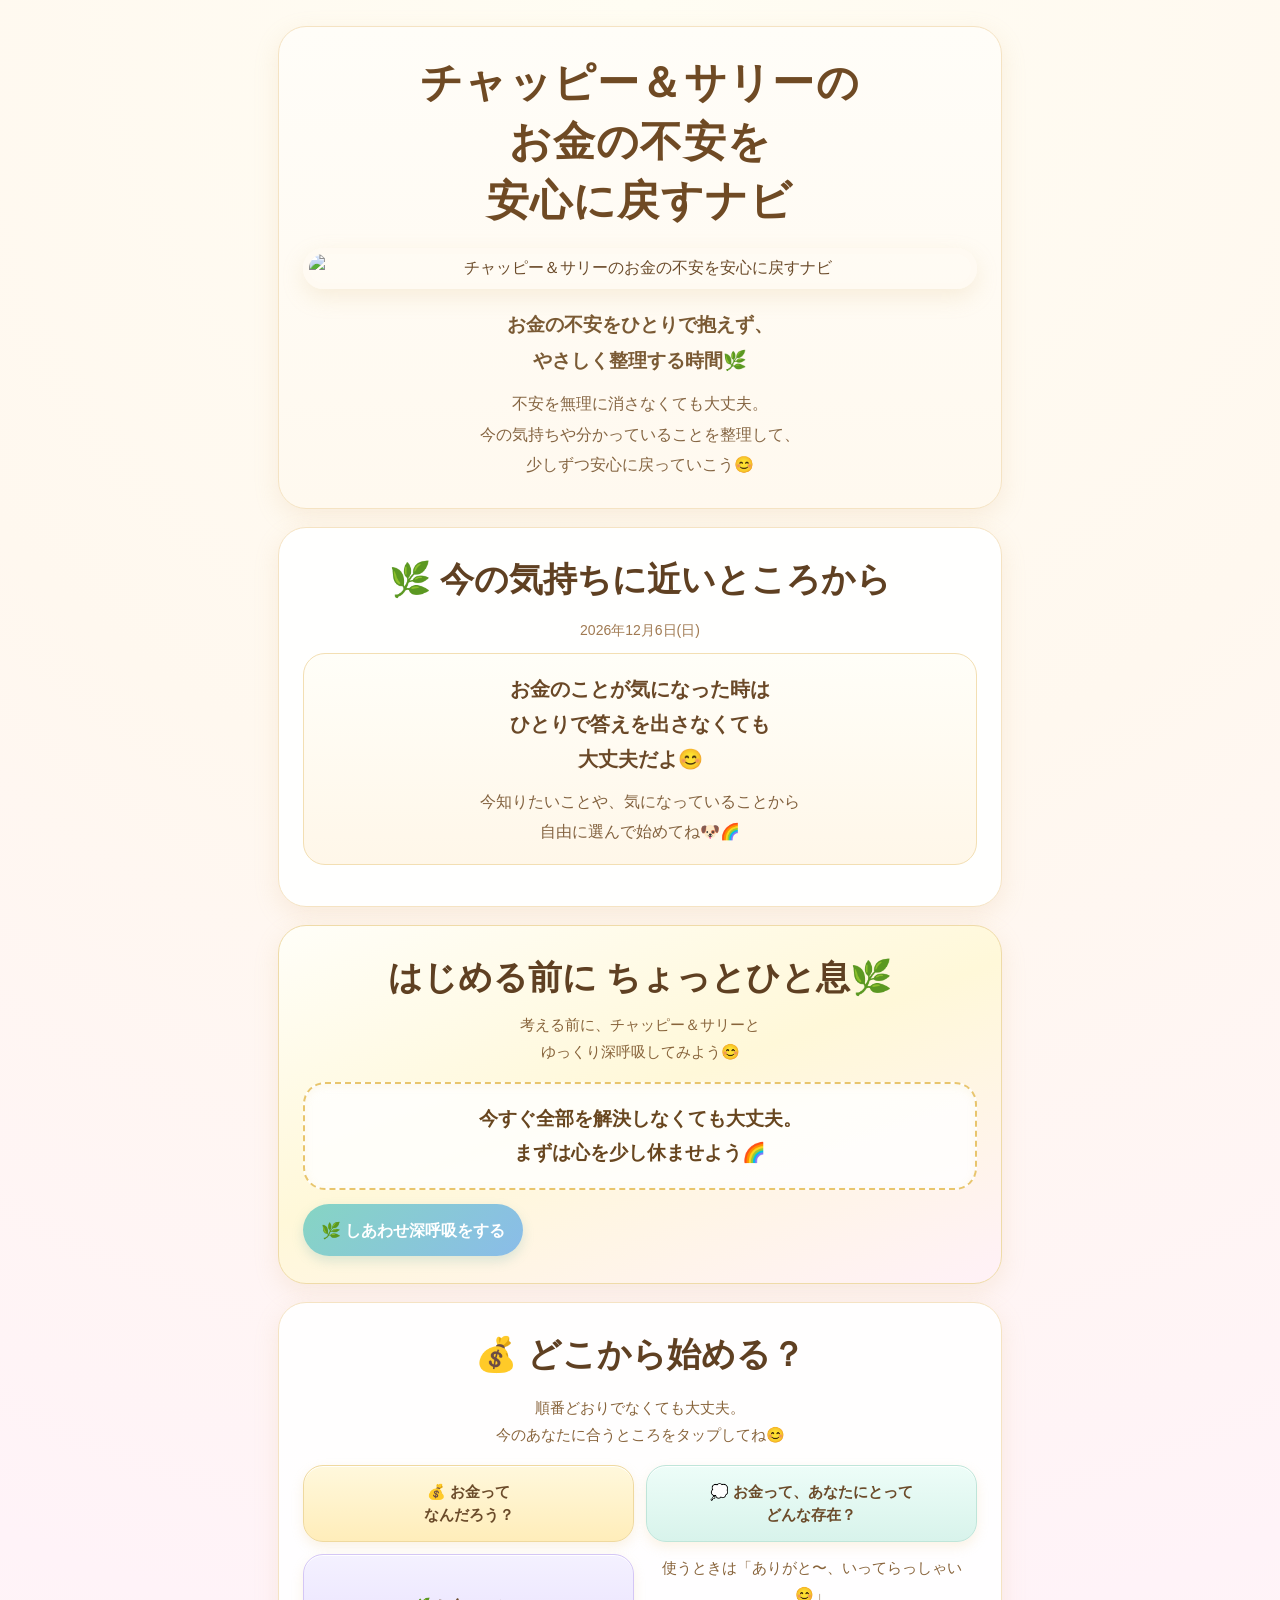
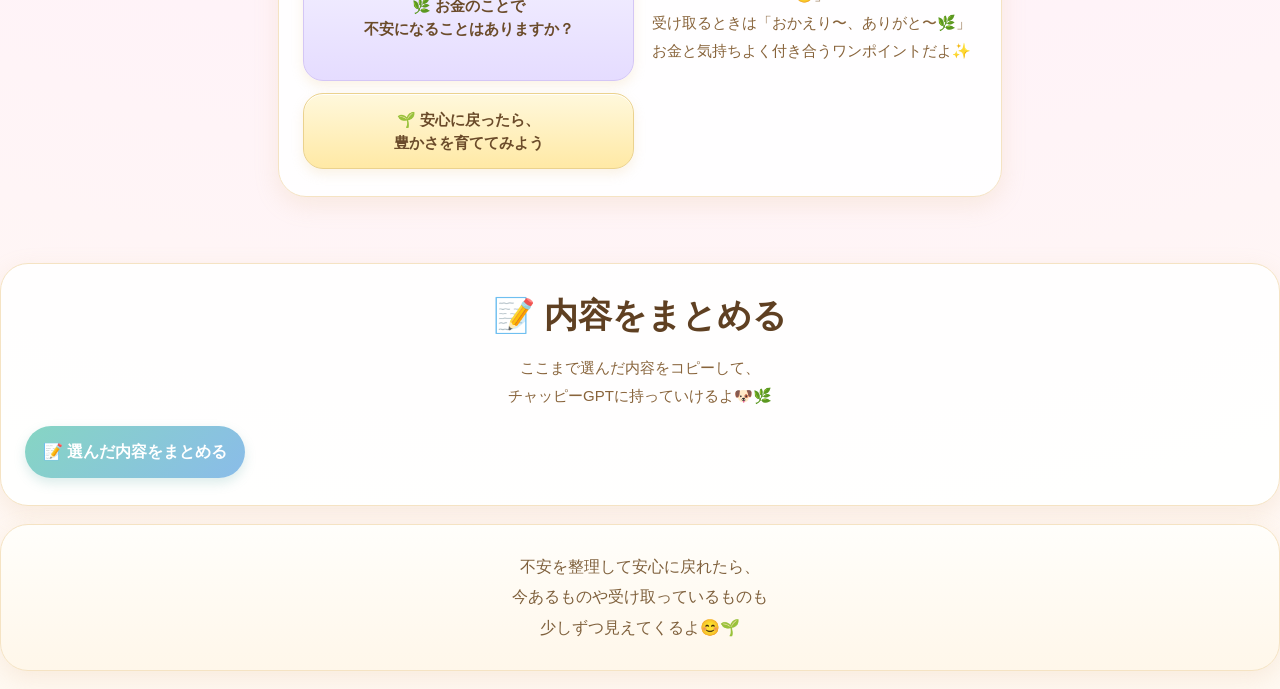
==== index.html @ 2b901ac0 "Refactor mission section in index.html Removed mission buttons and adjusted mission intro paragraph " ====
<!DOCTYPE html>
<html lang="ja">
<head>
  <meta charset="UTF-8">

  <meta
    name="viewport"
    content="width=device-width, initial-scale=1, viewport-fit=cover"
  >

  <title>
    チャッピー＆サリーのお金の不安を安心に戻すナビ
  </title>

  <meta
    name="description"
    content="お金の不安や心配をやさしく整理して安心に戻り、そのあとで今ある豊かさを育てるナビです。"
  >

  <link rel="stylesheet" href="style.css">
  <link rel="stylesheet" href="home.css">

  <script src="script.js" defer></script>
</head>

<body>

  <div class="app">

    <!-- =====================================
         表紙
    ====================================== -->
    <header class="hero-card">

      <h1>
        チャッピー＆サリーの<br>
        お金の不安を<br>
        安心に戻すナビ
      </h1>

      <img
        src="https://raw.githubusercontent.com/Chappy-Sally/chappy-sally-images/main/covers/cs_Yutakasa.png"
        alt="チャッピー＆サリーのお金の不安を安心に戻すナビ"
        class="cover-image"
      >

      <p class="lead-text">
        お金の不安をひとりで抱えず、<br>
        やさしく整理する時間🌿
      </p>

      <p class="hero-message">
        不安を無理に消さなくても大丈夫。<br>
        今の気持ちや分かっていることを整理して、<br>
        少しずつ安心に戻っていこう😊
      </p>

    </header>


    <!-- =====================================
         はじめのメッセージ
    ====================================== -->
    <section class="message-card">

      <h2>🌿 今の気持ちに近いところから</h2>

      <p
        id="todayDate"
        class="today-date"
      ></p>

      <div class="message-box">

        <p class="main-message">
          お金のことが気になった時は<br>
          ひとりで答えを出さなくても<br>
          大丈夫だよ😊
        </p>

        <p class="sub-message">
          今知りたいことや、気になっていることから<br>
          自由に選んで始めてね🐶🌈
        </p>

      </div>

    </section>

    <!-- =====================================
         深呼吸の案内
    ====================================== -->
    <section class="mission-card">

      <h2>はじめる前に ちょっとひと息🌿</h2>

      <p class="mission-intro">
        考える前に、チャッピー＆サリーと<br>
        ゆっくり深呼吸してみよう😊
      </p>

      <div class="mission-box">

        <p class="mission-text">
          今すぐ全部を解決しなくても大丈夫。<br>
          まずは心を少し休ませよう🌈
        </p>

      </div>

      <div class="mission-buttons">

        <a
          href="breath.html"
          class="next-btn"
        >
          🌿 しあわせ深呼吸をする
        </a>

      </div>

    </section>

    <!-- =====================================
         4つの入口
    ====================================== -->
    <nav class="menu-card">

      <h2>💰 どこから始める？</h2>

      <p class="mission-intro">
        順番どおりでなくても大丈夫。<br>
        今のあなたに合うところをタップしてね😊
      </p>

      <div class="menu-grid">

        <!-- 1 -->
        <a
          href="money-about.html"
          class="menu-btn"
        >
          <span>
            💰 お金って<br>
            なんだろう？
          </span>
        </a>

        <!-- 2 -->
        <a
          href="money-image.html"
          class="menu-btn"
        >
          <span>
            💭 お金って、あなたにとって<br>
            どんな存在？
          </span>
        </a>

        <!-- 3 -->
        <a
          href="money-anxiety.html"
          class="menu-btn"
        >
          <span>
            🌿 お金のことで<br>
            不安になることはありますか？
          </span>
        </a>

             <!-- お金と仲良くなろう -->
      <p
  class="mission-intro"
  style="text-align:center;"
>
  使うときは「ありがと〜、いってらっしゃい😊」<br>
  受け取るときは「おかえり〜、ありがと〜🌿」<br>
  お金と気持ちよく付き合うワンポイントだよ✨
      </p>

        <!-- 4 -->
        <a
          href="abundance.html"
          class="menu-btn"
        >
          <span>
            🌱 安心に戻ったら、<br>
            豊かさを育ててみよう
          </span>
        </a>
        
      </div>

      </div>
 
      <!-- 内容をまとめる -->
<section class="message-card">

  <h2>📝 内容をまとめる</h2>

  <p class="mission-intro">
    ここまで選んだ内容をコピーして、<br>
    チャッピーGPTに持っていけるよ🐶🌿
  </p>

  <div class="mission-buttons">

    <a
      href="summary.html"
      class="next-btn"
    >
      📝 選んだ内容をまとめる
    </a>

  </div>

</section>
      

    <!-- =====================================
         フッター
    ====================================== -->
    <footer class="footer-card">

      <p>
        不安を整理して安心に戻れたら、<br>
        今あるものや受け取っているものも<br>
        少しずつ見えてくるよ😊🌱
      </p>

    </footer>

  </div>

</body>
</html>
---- style.css ----
*{
  box-sizing:border-box;
}

html{
  scroll-behavior:smooth;
}

body{
  margin:0;
  min-height:100vh;
  font-family:
    "Hiragino Kaku Gothic ProN",
    "Yu Gothic",
    "Meiryo",
    sans-serif;
  color:#6b4b2a;
  background:
    radial-gradient(
      circle at top,
      #fffdf3 0%,
      #fff8ef 35%,
      #fff3f8 70%,
      #fff9f2 100%
    );
  line-height:1.8;
}

img{
  display:block;
  max-width:100%;
}

button,
input,
textarea,
select{
  font:inherit;
}

button,
a{
  -webkit-tap-highlight-color:transparent;
}

button{
  cursor:pointer;
}

a{
  color:inherit;
  text-decoration:none;
}

h1,
h2,
h3,
p{
  overflow-wrap:anywhere;
}

.app{
  width:min(100%,760px);
  margin:0 auto;
  padding:20px 14px 40px;
}


/* ========================================
   共通カード
======================================== */

.hero-card,
.message-card,
.mission-card,
.menu-card,
.content-card,
.footer-card{
  margin-bottom:18px;
  padding:22px 18px;
  background:rgba(255,255,255,0.95);
  border:1px solid #f5e3c3;
  border-radius:28px;
  box-shadow:
    0 8px 24px rgba(214,180,120,0.18);
}


/* ========================================
   共通見出し
======================================== */

h2{
  margin:0 0 14px;
  color:#5f4022;
  font-size:clamp(23px,6vw,34px);
  line-height:1.45;
  text-align:center;
}

h3{
  margin:0 0 10px;
  color:#7a552c;
  font-size:20px;
  line-height:1.5;
}

.page-header{
  margin-bottom:18px;
  text-align:center;
}

.page-label{
  margin:0 0 8px;
  color:#aa8153;
  font-size:13px;
  font-weight:700;
  line-height:1.6;
  letter-spacing:0.04em;
}

.page-title{
  margin:0 0 14px;
  color:#604122;
  font-size:clamp(26px,7vw,38px);
  line-height:1.45;
}

.section-text{
  margin:0 0 16px;
  color:#7a5b3a;
  font-size:16px;
  line-height:1.9;
  text-align:center;
}

.mini-text{
  margin:0 0 12px;
  color:#8a6a46;
  font-size:14px;
  line-height:1.8;
}

.work-title{
  margin:0 0 10px;
  color:#76502a;
  font-size:20px;
  line-height:1.55;
  text-align:left;
}


/* ========================================
   入力欄
======================================== */

label{
  display:block;
  margin:16px 0 7px;
  color:#7a552c;
  font-size:15px;
  font-weight:700;
}

input[type="text"],
textarea,
select{
  width:100%;
  padding:14px;
  color:#6b4b2a;
  background:#fffefa;
  border:1.5px solid #ead6b3;
  border-radius:16px;
  outline:none;
  font-size:16px;
  line-height:1.7;
  transition:
    border-color 0.2s ease,
    box-shadow 0.2s ease,
    background 0.2s ease;
}

input[type="text"]:focus,
textarea:focus,
select:focus{
  background:#ffffff;
  border-color:#e8be65;
  box-shadow:
    0 0 0 4px rgba(232,190,101,0.18);
}

textarea{
  min-height:100px;
  resize:vertical;
}

select{
  padding-right:42px;
  appearance:none;
  -webkit-appearance:none;
  background-image:
    linear-gradient(
      45deg,
      transparent 50%,
      #b08246 50%
    ),
    linear-gradient(
      135deg,
      #b08246 50%,
      transparent 50%
    );
  background-position:
    calc(100% - 20px) calc(50% - 3px),
    calc(100% - 14px) calc(50% - 3px);
  background-size:6px 6px,6px 6px;
  background-repeat:no-repeat;
}

::placeholder{
  color:#9b948a;
  opacity:1;
}


/* ========================================
   共通ボタン
======================================== */

.main-btn,
.sub-btn,
.back-home-btn,
.next-btn,
.chat-btn{
  display:flex;
  align-items:center;
  justify-content:center;
  min-height:52px;
  padding:14px 18px;
  border:none;
  border-radius:999px;
  font-size:16px;
  font-weight:700;
  line-height:1.45;
  text-align:center;
  transition:
    transform 0.15s ease,
    opacity 0.15s ease,
    box-shadow 0.15s ease,
    filter 0.15s ease;
}

.main-btn{
  color:#6b4300;
  background:
    linear-gradient(
      180deg,
      #ffcf67 0%,
      #f7b93c 100%
    );
  box-shadow:
    0 6px 14px rgba(247,185,60,0.3);
}

.sub-btn{
  color:#8a6132;
  background:#fff4dc;
  border:1px solid #f0d49b;
  box-shadow:
    0 4px 10px rgba(232,201,137,0.16);
}

.back-home-btn{
  color:#ffffff;
  background:
    linear-gradient(
      135deg,
      #ffbe73,
      #f6a65d
    );
  box-shadow:
    0 5px 12px rgba(235,154,77,0.25);
}

.next-btn{
  color:#ffffff;
  background:
    linear-gradient(
      135deg,
      #86d5c3,
      #8abce9
    );
  box-shadow:
    0 5px 12px rgba(91,169,164,0.22);
}

.chat-btn{
  color:#ffffff;
  background:
    linear-gradient(
      135deg,
      #d99ae5,
      #a99be8
    );
  box-shadow:
    0 5px 13px rgba(161,126,205,0.25);
}

.main-btn:active,
.sub-btn:active,
.back-home-btn:active,
.next-btn:active,
.chat-btn:active{
  transform:scale(0.98);
  filter:brightness(0.99);
}


/* ========================================
   共通ボタン配置
======================================== */

.page-buttons{
  display:flex;
  flex-direction:column;
  gap:10px;
  margin-top:20px;
}

.action-buttons{
  display:flex;
  flex-direction:column;
  gap:10px;
  margin-top:14px;
}


/* ========================================
   メッセージ
======================================== */

.main-message{
  margin:0 0 10px;
  color:#6a4827;
  font-size:20px;
  font-weight:700;
  line-height:1.75;
}

.sub-message{
  margin:0;
  color:#83623f;
  font-size:16px;
  line-height:1.85;
}

.notice-message{
  min-height:28px;
  margin-top:12px;
  color:#8a6334;
  font-size:15px;
  font-weight:700;
  line-height:1.7;
  text-align:center;
}


/* ========================================
   非表示
======================================== */

.hidden{
  display:none !important;
}


/* ========================================
   タブレット・PC
======================================== */

@media (min-width:640px){

  .app{
    padding:26px 18px 48px;
  }

  .hero-card,
  .message-card,
  .mission-card,
  .menu-card,
  .content-card,
  .footer-card{
    padding:27px 24px;
  }

  .page-buttons{
    flex-direction:row;
    justify-content:center;
  }

  .page-buttons a,
  .page-buttons button{
    min-width:220px;
  }

  .action-buttons{
    flex-direction:row;
    flex-wrap:wrap;
  }

  .action-buttons .main-btn,
  .action-buttons .sub-btn,
  .action-buttons .chat-btn{
    flex:1 1 190px;
  }
}


/* ========================================
   スマホ
======================================== */

@media (max-width:480px){

  .app{
    padding:14px 10px 30px;
  }

  .hero-card,
  .message-card,
  .mission-card,
  .menu-card,
  .content-card,
  .footer-card{
    border-radius:24px;
  }

  .content-card{
    padding:20px 14px;
  }

  .page-title{
    font-size:25px;
  }

  h2{
    font-size:22px;
  }

  h3,
  .work-title{
    font-size:18px;
  }

  .main-message{
    font-size:19px;
  }

  .main-btn,
  .sub-btn,
  .back-home-btn,
  .next-btn,
  .chat-btn{
    width:100%;
  }

  input[type="text"],
  textarea,
  select{
    font-size:16px;
  }
}
---- home.css ----
/* ========================================
   表紙
======================================== */

.hero-card{
  text-align:center;
  background:
    linear-gradient(
      180deg,
      #fffdf8 0%,
      #fff9ef 100%
    );
}

.hero-card h1{
  margin:0 0 18px;
  color:#6f4a24;
  font-size:clamp(27px,7vw,42px);
  line-height:1.4;
  letter-spacing:0.03em;
}

.cover-image{
  width:100%;
  margin:0 auto 18px;
  border:6px solid #fffaf2;
  border-radius:24px;
  object-fit:cover;
  box-shadow:
    0 8px 22px rgba(220,191,131,0.22);
}

.lead-text{
  margin:0 0 10px;
  color:#7a5a34;
  font-size:19px;
  font-weight:700;
  line-height:1.9;
}

.hero-message{
  margin:0;
  color:#856542;
  font-size:16px;
  line-height:1.9;
}


/* ========================================
   朝のメッセージ
======================================== */

.message-card{
  text-align:center;
}

.today-date{
  min-height:24px;
  margin:0 0 10px;
  color:#a07a52;
  font-size:14px;
}

.message-box{
  margin-bottom:14px;
  padding:18px 16px;
  background:
    linear-gradient(
      180deg,
      #fffef8 0%,
      #fff7e9 100%
    );
  border:1px solid #f3dfb3;
  border-radius:22px;
}


/* ========================================
   今日の豊かさミッション
======================================== */

.mission-card{
  text-align:center;
  background:
    linear-gradient(
      160deg,
      #fffef8 0%,
      #fff8d9 48%,
      #fff1f7 100%
    );
  border-color:#efdba8;
}

.mission-card h2{
  margin-bottom:8px;
}

.mission-intro{
  margin:0 0 16px;
  color:#88643b;
  font-size:15px;
  line-height:1.85;
}

.mission-box{
  padding:18px 15px;
  background:rgba(255,255,255,0.82);
  border:2px dashed #e8c56d;
  border-radius:22px;
  box-shadow:
    inset 0 2px 8px rgba(225,186,95,0.1);
}

.mission-label{
  display:inline-block;
  margin:0 0 9px;
  padding:3px 13px;
  color:#936522;
  background:#fff0b9;
  border-radius:999px;
  font-size:13px;
  font-weight:700;
}

.mission-text{
  margin:0;
  color:#68461f;
  font-size:19px;
  font-weight:700;
  line-height:1.8;
}

.mission-buttons{
  display:flex;
  flex-direction:column;
  gap:10px;
  margin-top:14px;
}

.mission-change-btn,
.mission-complete-btn{
  width:100%;
  padding:13px 16px;
  border-radius:999px;
  font-size:15px;
  font-weight:700;
  transition:
    transform 0.15s ease,
    box-shadow 0.15s ease,
    filter 0.15s ease;
}

.mission-change-btn{
  color:#825a2c;
  background:#fff7e3;
  border:1px solid #efd49a;
  box-shadow:
    0 4px 10px rgba(226,188,111,0.16);
}

.mission-complete-btn{
  color:#ffffff;
  background:
    linear-gradient(
      135deg,
      #7ac9ac,
      #77bca4
    );
  border:none;
  box-shadow:
    0 5px 13px rgba(88,174,143,0.25);
}

.mission-change-btn:active,
.mission-complete-btn:active{
  transform:scale(0.98);
}

.coin-box{
  display:flex;
  align-items:center;
  justify-content:center;
  gap:7px;
  margin-top:16px;
  padding:10px 14px;
  color:#78501c;
  background:
    linear-gradient(
      180deg,
      #fff9d8 0%,
      #ffe8a1 100%
    );
  border:1px solid #e7ca75;
  border-radius:999px;
  font-size:16px;
  font-weight:700;
}

.coin-box strong{
  min-width:32px;
  color:#a36a00;
  font-size:24px;
  line-height:1;
}

.mission-result{
  min-height:30px;
  margin:12px 0 0;
  color:#7a6330;
  font-size:15px;
  font-weight:700;
  line-height:1.7;
}


/* ========================================
   メニュー
======================================== */

.menu-card{
  text-align:center;
}

.menu-grid{
  display:grid;
  grid-template-columns:1fr 1fr;
  gap:12px;
}

.menu-btn{
  display:flex;
  align-items:center;
  justify-content:center;
  min-height:74px;
  padding:14px 12px;
  color:#6b4b2a;
  background:
    linear-gradient(
      180deg,
      #fff8dc 0%,
      #ffedba 100%
    );
  border:1px solid #efd99f;
  border-radius:20px;
  box-shadow:
    0 5px 12px rgba(232,201,137,0.22),
    inset 0 1px 0 rgba(255,255,255,0.9);
  font-size:15px;
  font-weight:700;
  line-height:1.55;
  text-align:center;
  transition:
    transform 0.15s ease,
    box-shadow 0.15s ease,
    filter 0.15s ease;
}

.menu-btn:nth-child(2){
  background:
    linear-gradient(
      180deg,
      #edfdf8 0%,
      #d8f3eb 100%
    );
  border-color:#bfe5d9;
}

.menu-btn:nth-child(3){
  background:
    linear-gradient(
      180deg,
      #f4f1ff 0%,
      #e5dcff 100%
    );
  border-color:#d4c6f5;
}

.menu-btn:nth-child(4){
  background:
    linear-gradient(
      180deg,
      #fff1f6 0%,
      #ffdfe9 100%
    );
  border-color:#efcbd8;
}

.menu-btn:nth-child(5){
  background:
    linear-gradient(
      180deg,
      #fff8dc 0%,
      #ffe9a5 100%
    );
  border-color:#ebd28e;
}

.menu-btn:nth-child(6){
  background:
    linear-gradient(
      180deg,
      #eef7ff 0%,
      #dceeff 100%
    );
  border-color:#c5dff2;
}

.menu-btn:nth-child(7),
.chat-menu-btn{
  background:
    linear-gradient(
      180deg,
      #fff0f7 0%,
      #f4dbff 100%
    );
  border-color:#e0c6eb;
}

.menu-btn:active{
  transform:scale(0.98);
  box-shadow:
    0 2px 7px rgba(232,201,137,0.16);
  filter:brightness(0.99);
}


/* ========================================
   フッター
======================================== */

.footer-card{
  text-align:center;
  background:
    linear-gradient(
      180deg,
      #fffefb 0%,
      #fff7ea 100%
    );
}

.footer-card p{
  margin:0;
  color:#7f603c;
  font-size:16px;
  line-height:1.9;
}


/* ========================================
   タブレット・PC
======================================== */

@media (min-width:640px){

  .mission-buttons{
    flex-direction:row;
  }

  .mission-buttons button{
    flex:1;
  }

}


/* ========================================
   スマホ
======================================== */

@media (max-width:480px){

  .hero-card{
    padding:20px 14px;
  }

  .hero-card h1{
    font-size:24px;
  }

  .lead-text{
    font-size:17px;
  }

  .mission-text{
    font-size:17px;
  }

  .menu-grid{
    grid-template-columns:1fr;
  }

  .menu-btn{
    min-height:62px;
    font-size:15px;
  }

   .menu-btn,
.menu-btn:link,
.menu-btn:visited,
.menu-btn:hover,
.menu-btn:active{
  color:#6b4b2a;
  text-decoration:none;
}
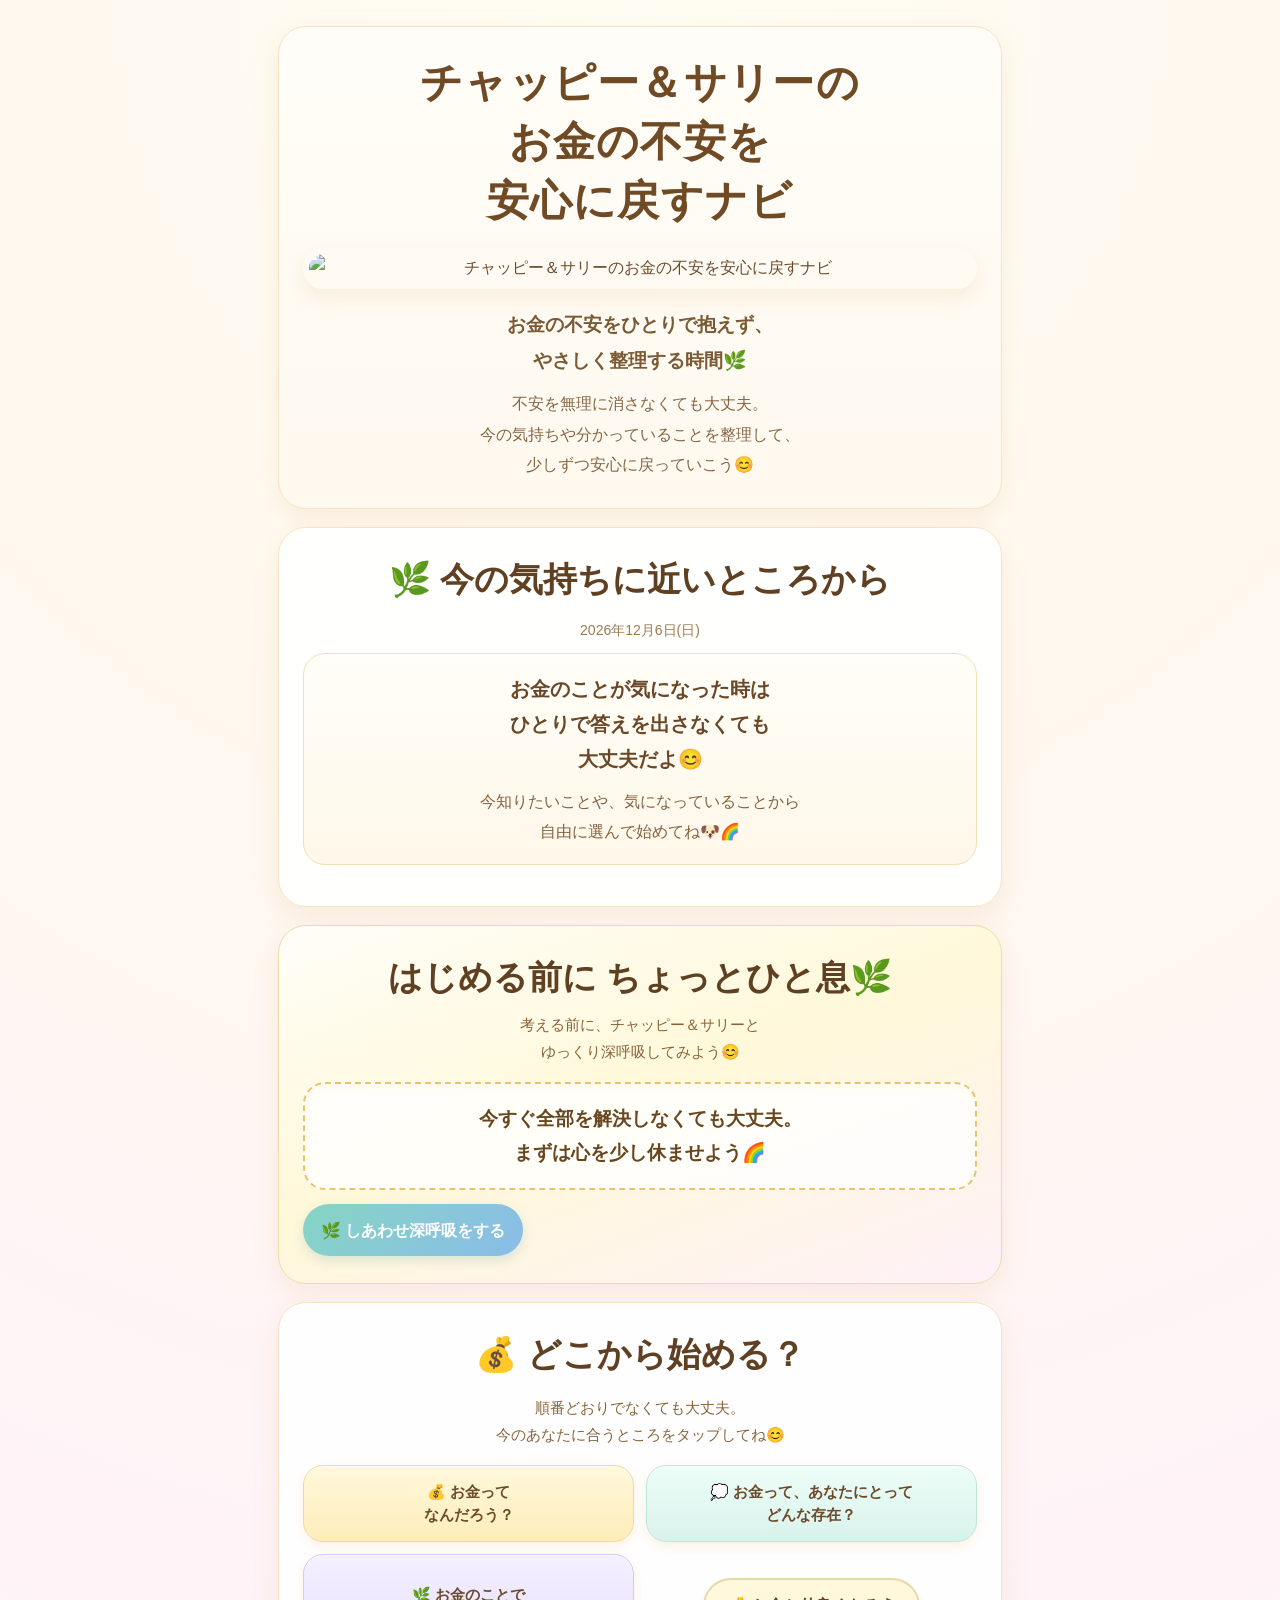
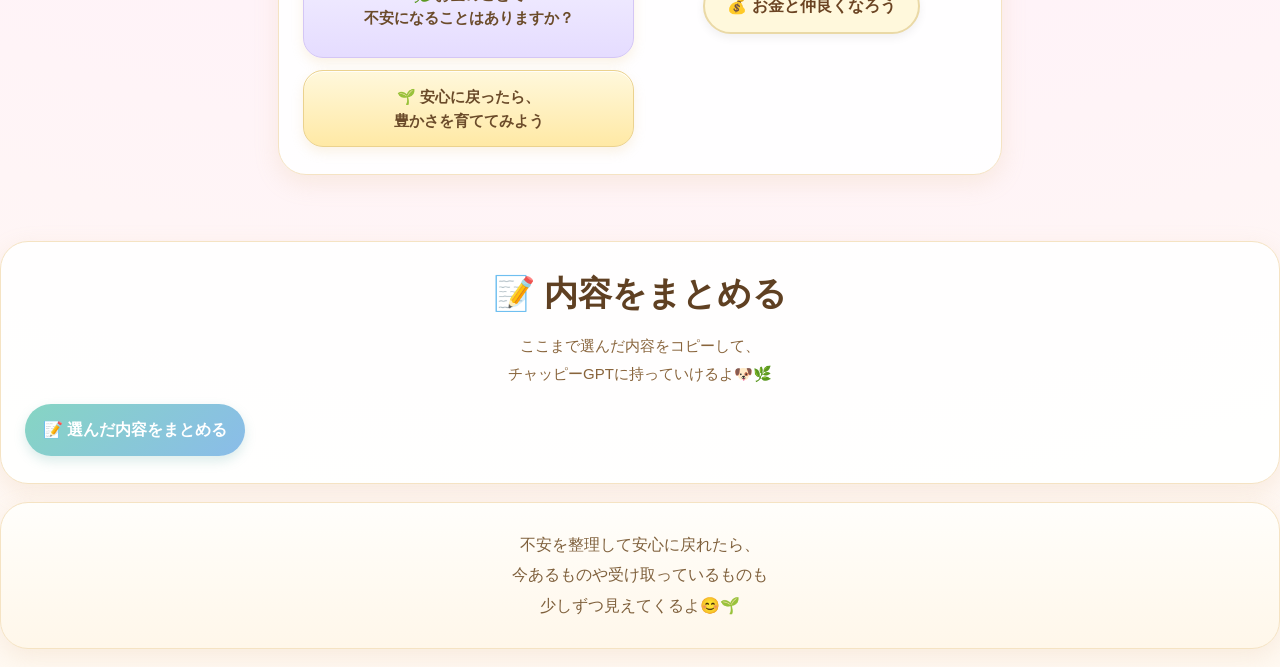
==== commit 4755947e: "Update index.html" ====
--- a/index.html
+++ b/index.html
@@ -168,15 +168,27 @@
           </span>
         </a>
 
-             <!-- お金と仲良くなろう -->
-      <p
-  class="mission-intro"
-  style="text-align:center;"
->
-  使うときは「ありがと〜、いってらっしゃい😊」<br>
-  受け取るときは「おかえり〜、ありがと〜🌿」<br>
-  お金と気持ちよく付き合うワンポイントだよ✨
-      </p>
+       <!-- お金と仲良くなろう -->
+<div style="text-align:center; margin:24px 0;">
+
+  <a
+    href="money-friend.html"
+    style="
+      display:inline-block;
+      padding:12px 22px;
+      border-radius:999px;
+      background:#fff8dc;
+      border:2px solid #ead9a6;
+      color:#6b4423;
+      font-weight:700;
+      text-decoration:none;
+      box-shadow:0 4px 10px rgba(0,0,0,0.06);
+    "
+  >
+    💰 お金と仲良くなろう
+  </a>
+
+</div>
 
         <!-- 4 -->
         <a
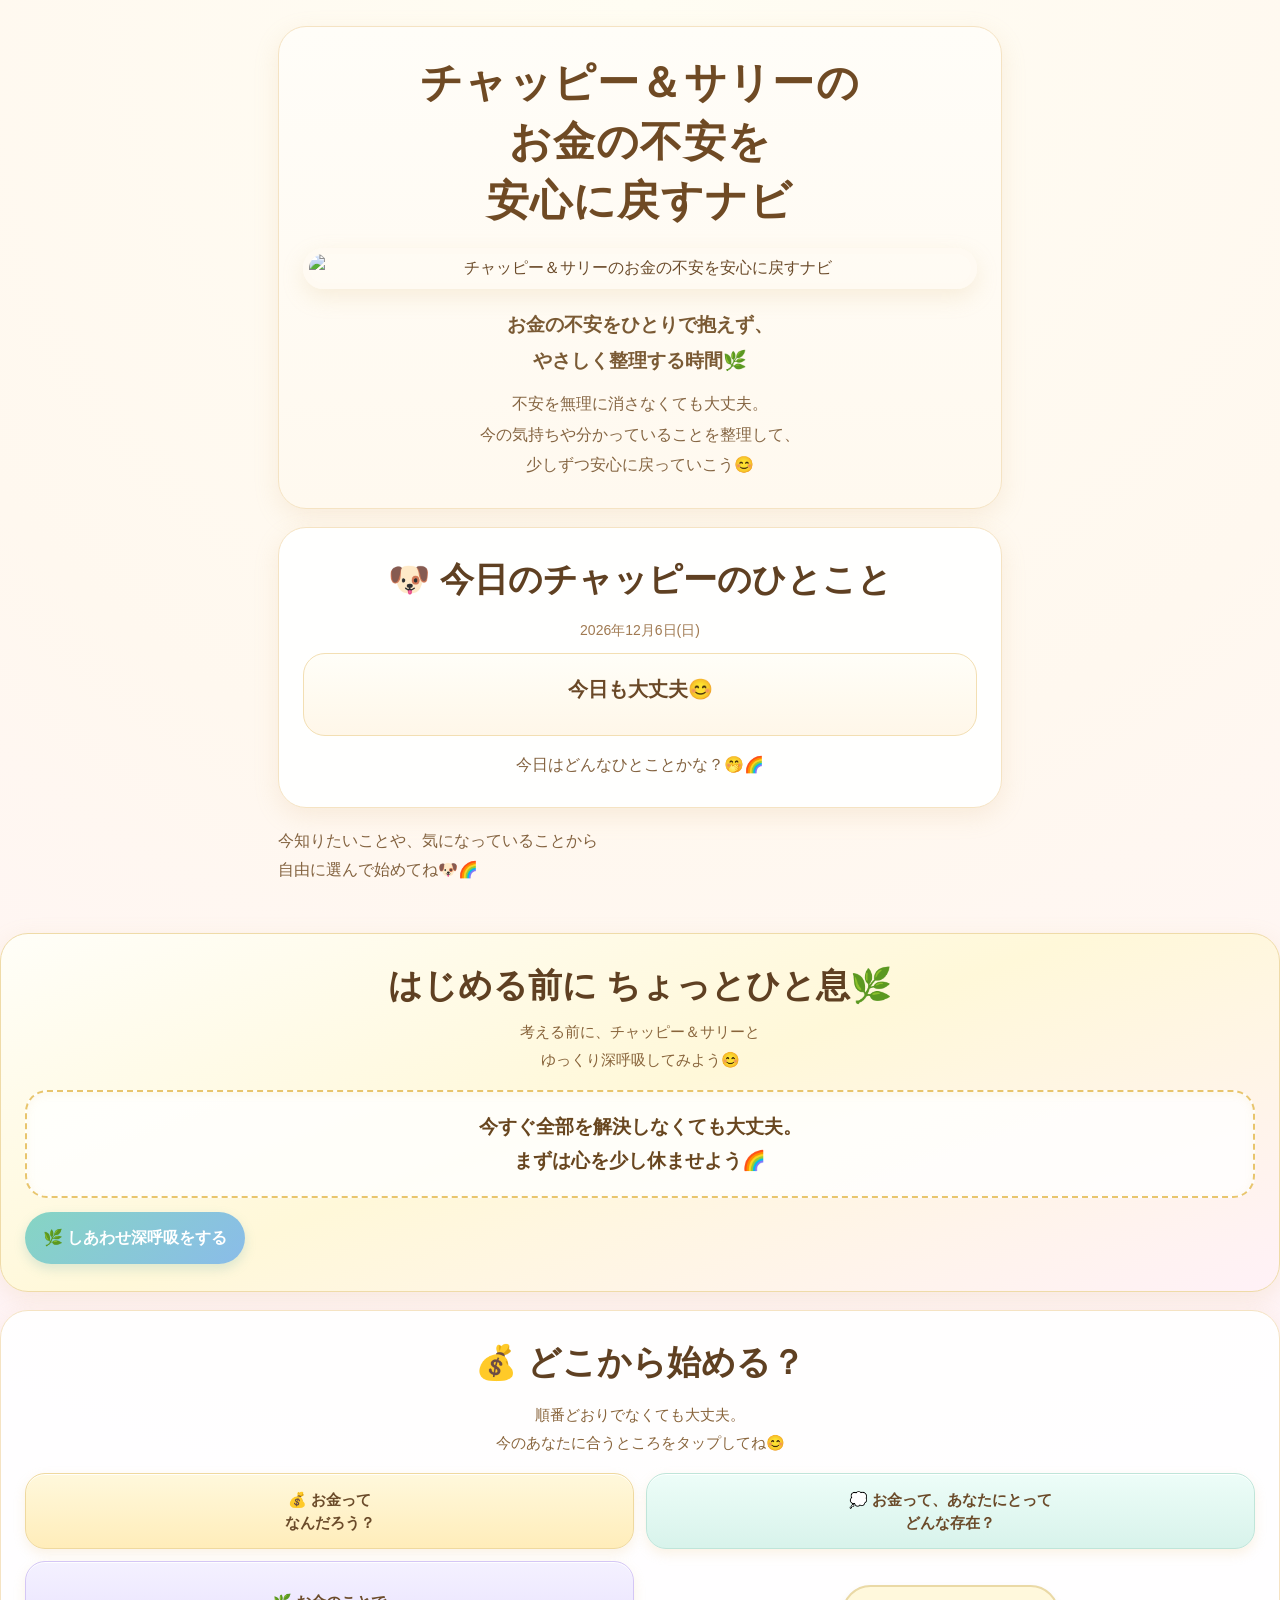
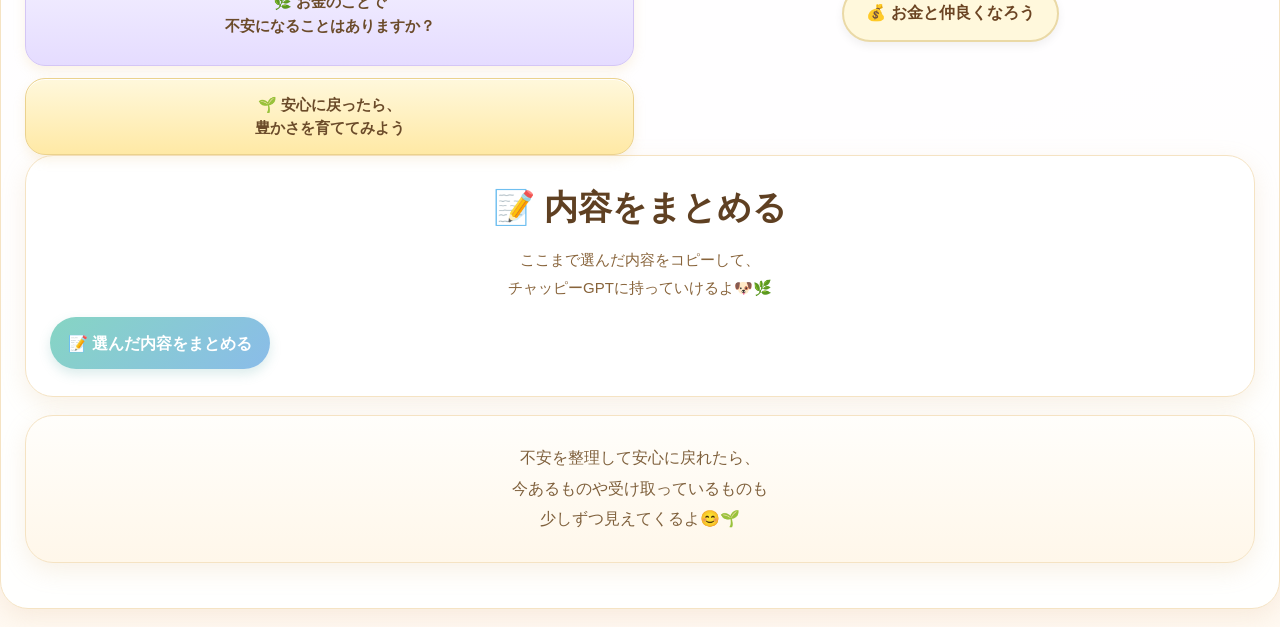
==== commit b30ec051: "Update message card content in index.html" ====
--- a/index.html
+++ b/index.html
@@ -59,24 +59,35 @@
 
 
     <!-- =====================================
-         はじめのメッセージ
-    ====================================== -->
-    <section class="message-card">
-
-      <h2>🌿 今の気持ちに近いところから</h2>
-
-      <p
-        id="todayDate"
-        class="today-date"
-      ></p>
-
-      <div class="message-box">
-
-        <p class="main-message">
-          お金のことが気になった時は<br>
-          ひとりで答えを出さなくても<br>
-          大丈夫だよ😊
-        </p>
+     今日のチャッピーのひとこと
+====================================== -->
+<section class="message-card">
+
+  <h2>
+    🐶 今日のチャッピーのひとこと
+  </h2>
+
+  <p
+    id="todayDate"
+    class="today-date"
+  ></p>
+
+  <div class="message-box">
+
+    <p
+      id="chappyMessage"
+      class="main-message"
+    >
+      今日も大丈夫😊
+    </p>
+
+  </div>
+
+  <p class="sub-message">
+    今日はどんなひとことかな？🤭🌈
+  </p>
+
+</section>
 
         <p class="sub-message">
           今知りたいことや、気になっていることから<br>
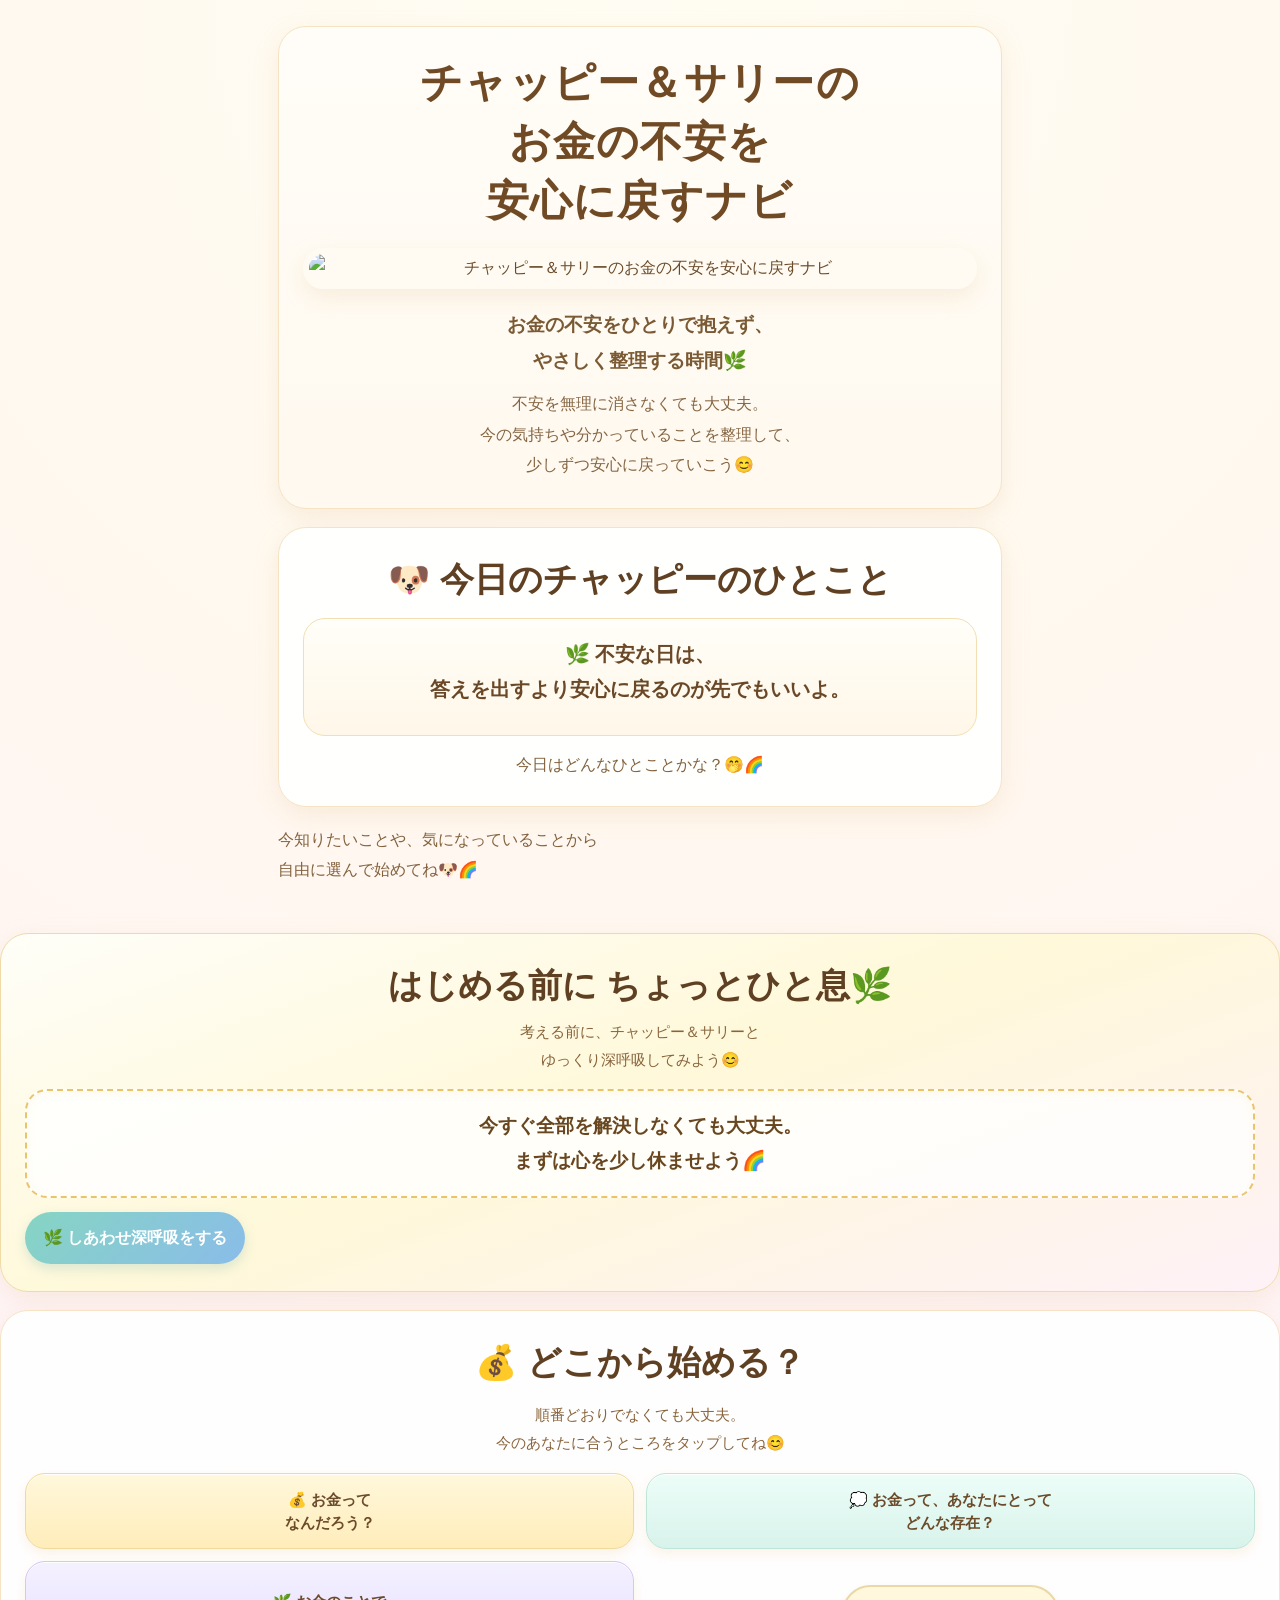
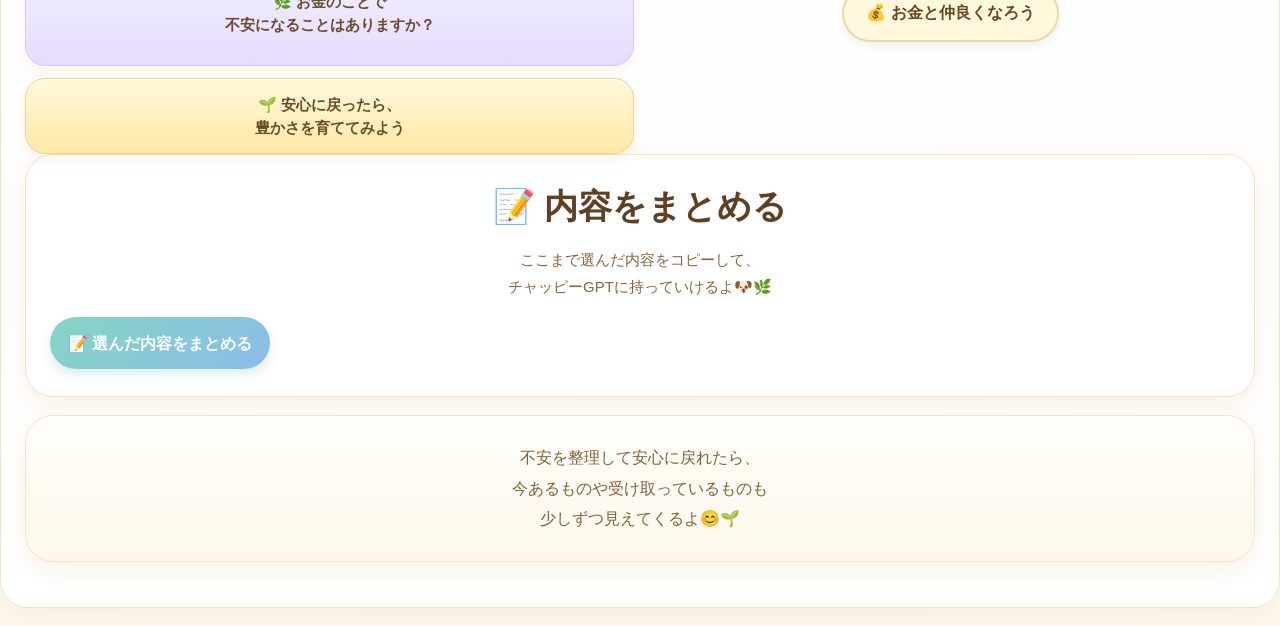
==== commit c5dc24af: "Update index.html" ====
--- a/index.html
+++ b/index.html
@@ -67,10 +67,6 @@
     🐶 今日のチャッピーのひとこと
   </h2>
 
-  <p
-    id="todayDate"
-    class="today-date"
-  ></p>
 
   <div class="message-box">
 
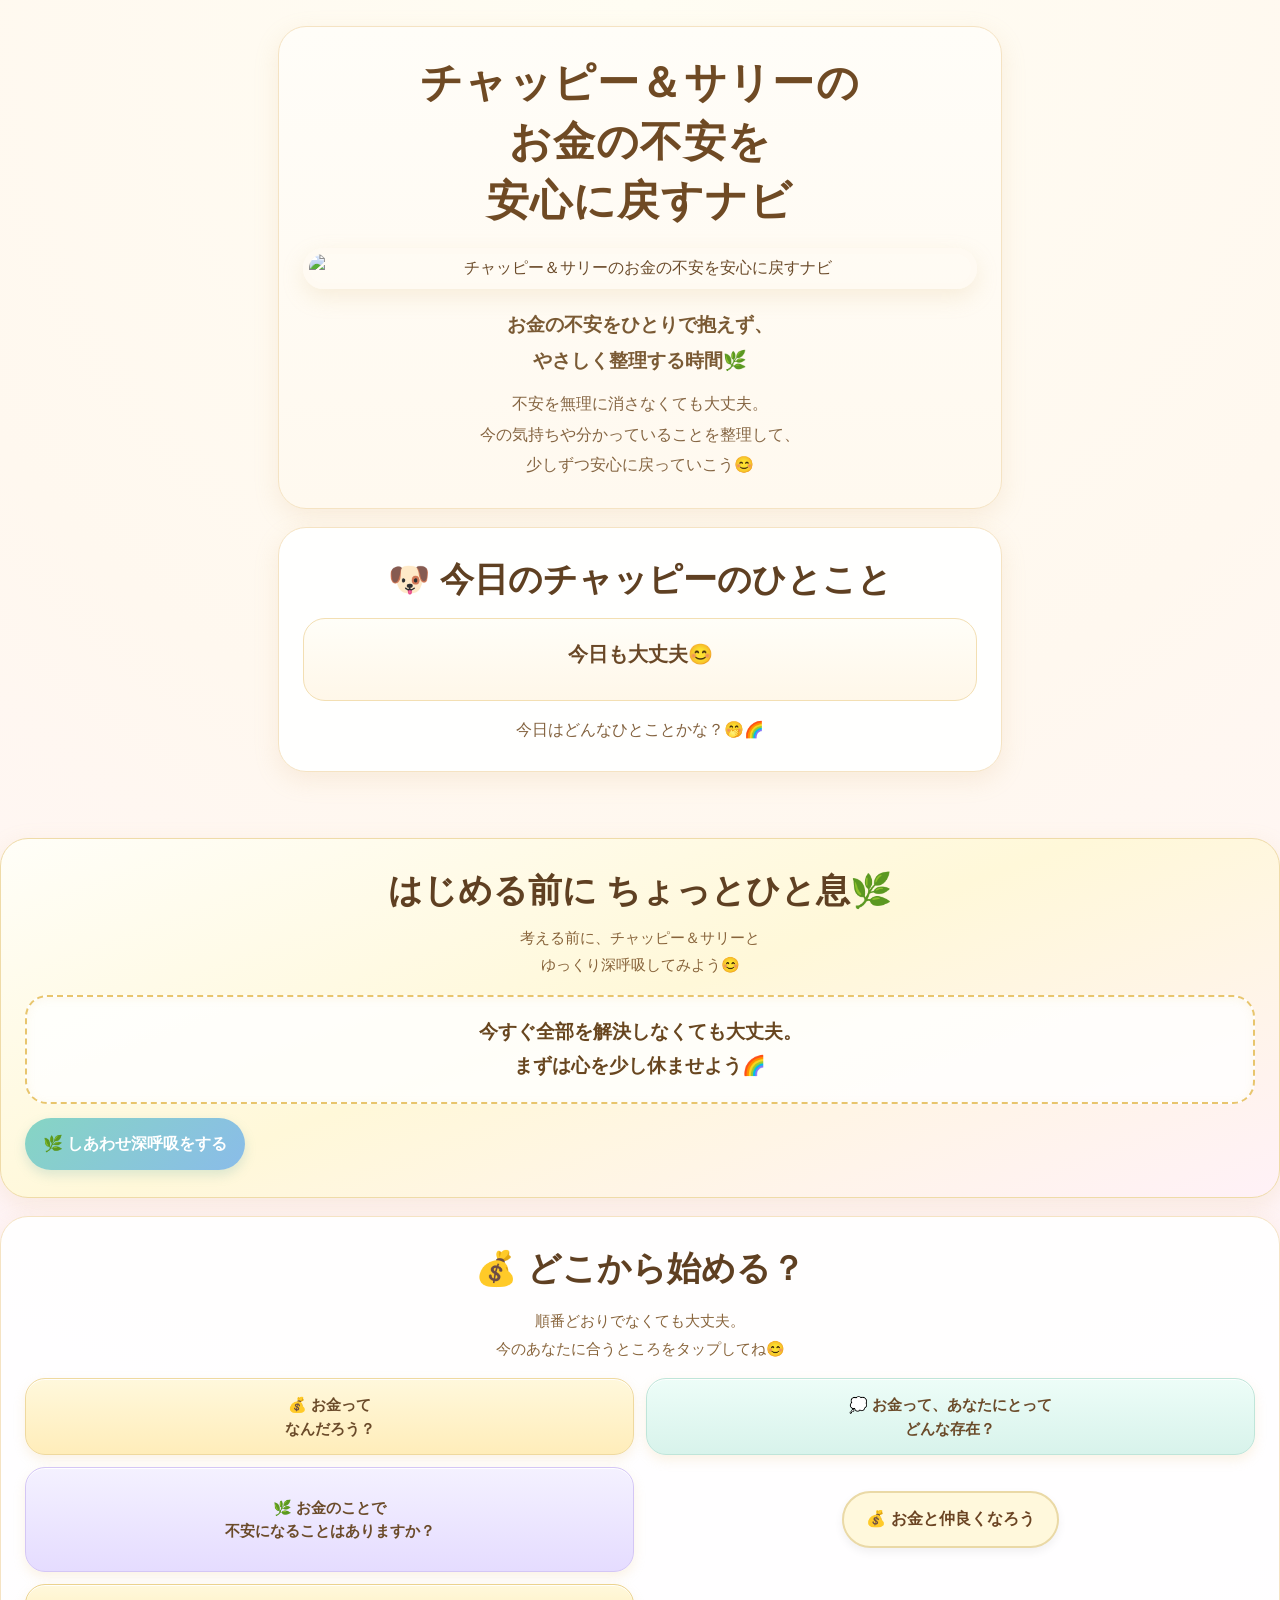
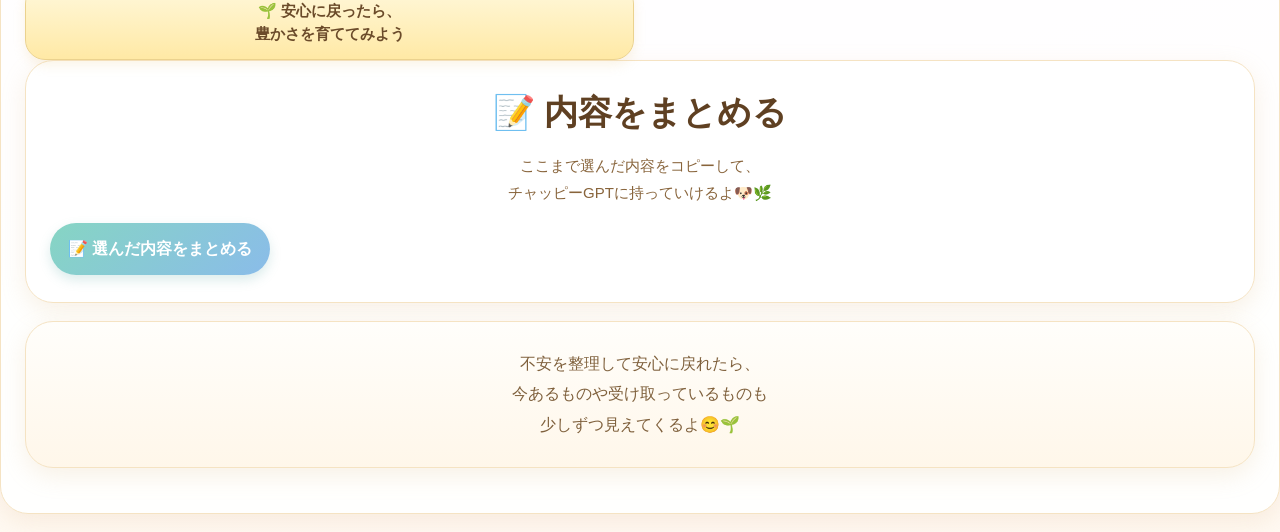
==== commit d57d392f: "Update index.html" ====
--- a/index.html
+++ b/index.html
@@ -84,11 +84,6 @@
   </p>
 
 </section>
-
-        <p class="sub-message">
-          今知りたいことや、気になっていることから<br>
-          自由に選んで始めてね🐶🌈
-        </p>
 
       </div>
 
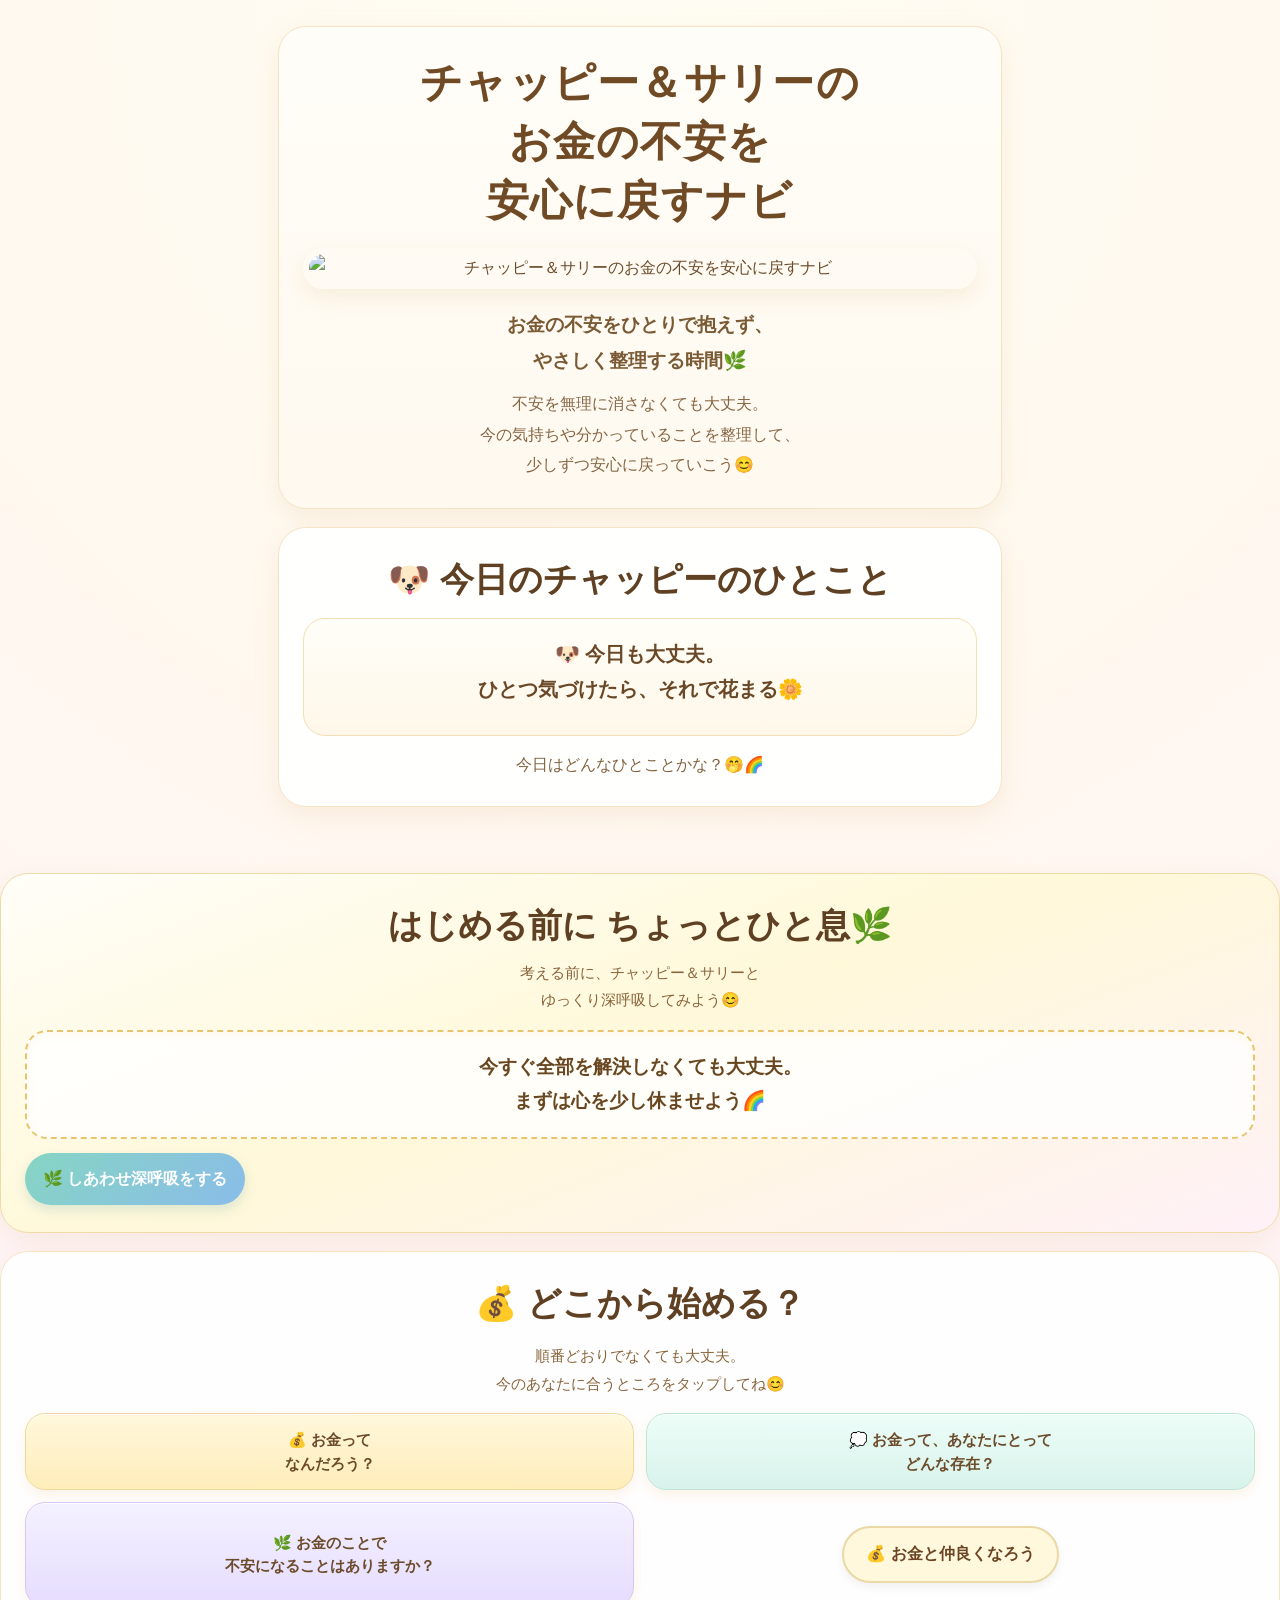
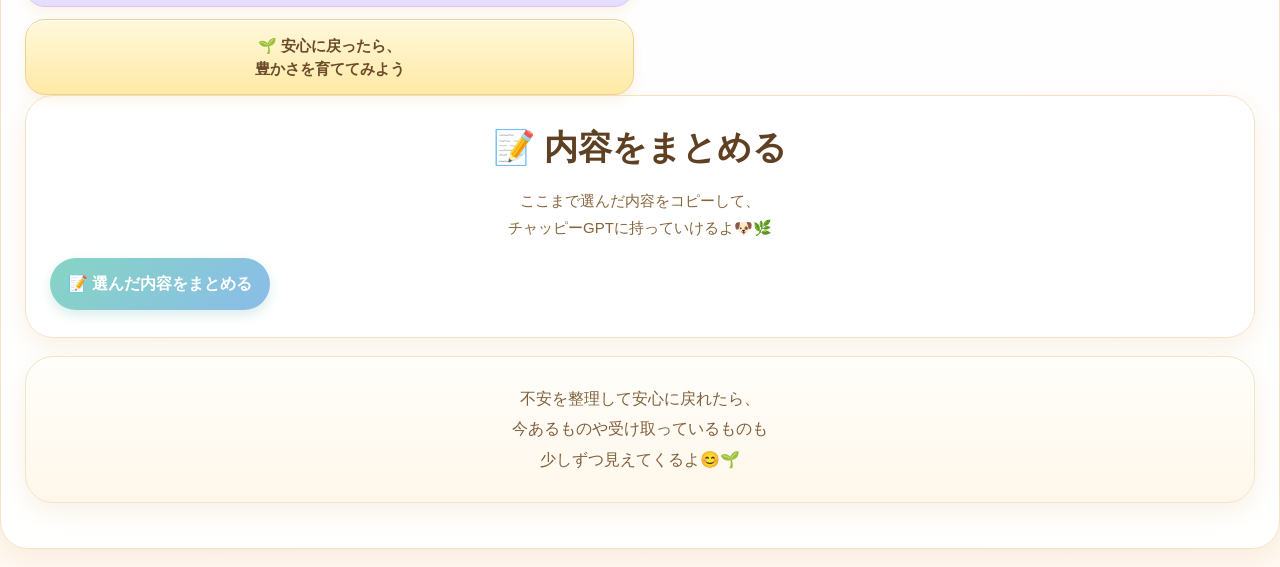
==== commit e12edacb: "Update index.html" ====
--- a/index.html
+++ b/index.html
@@ -20,7 +20,7 @@
   <link rel="stylesheet" href="style.css">
   <link rel="stylesheet" href="home.css">
 
-  <script src="script.js" defer></script>
+  <script src="script.js?v=3" defer></script>
 </head>
 
 <body>
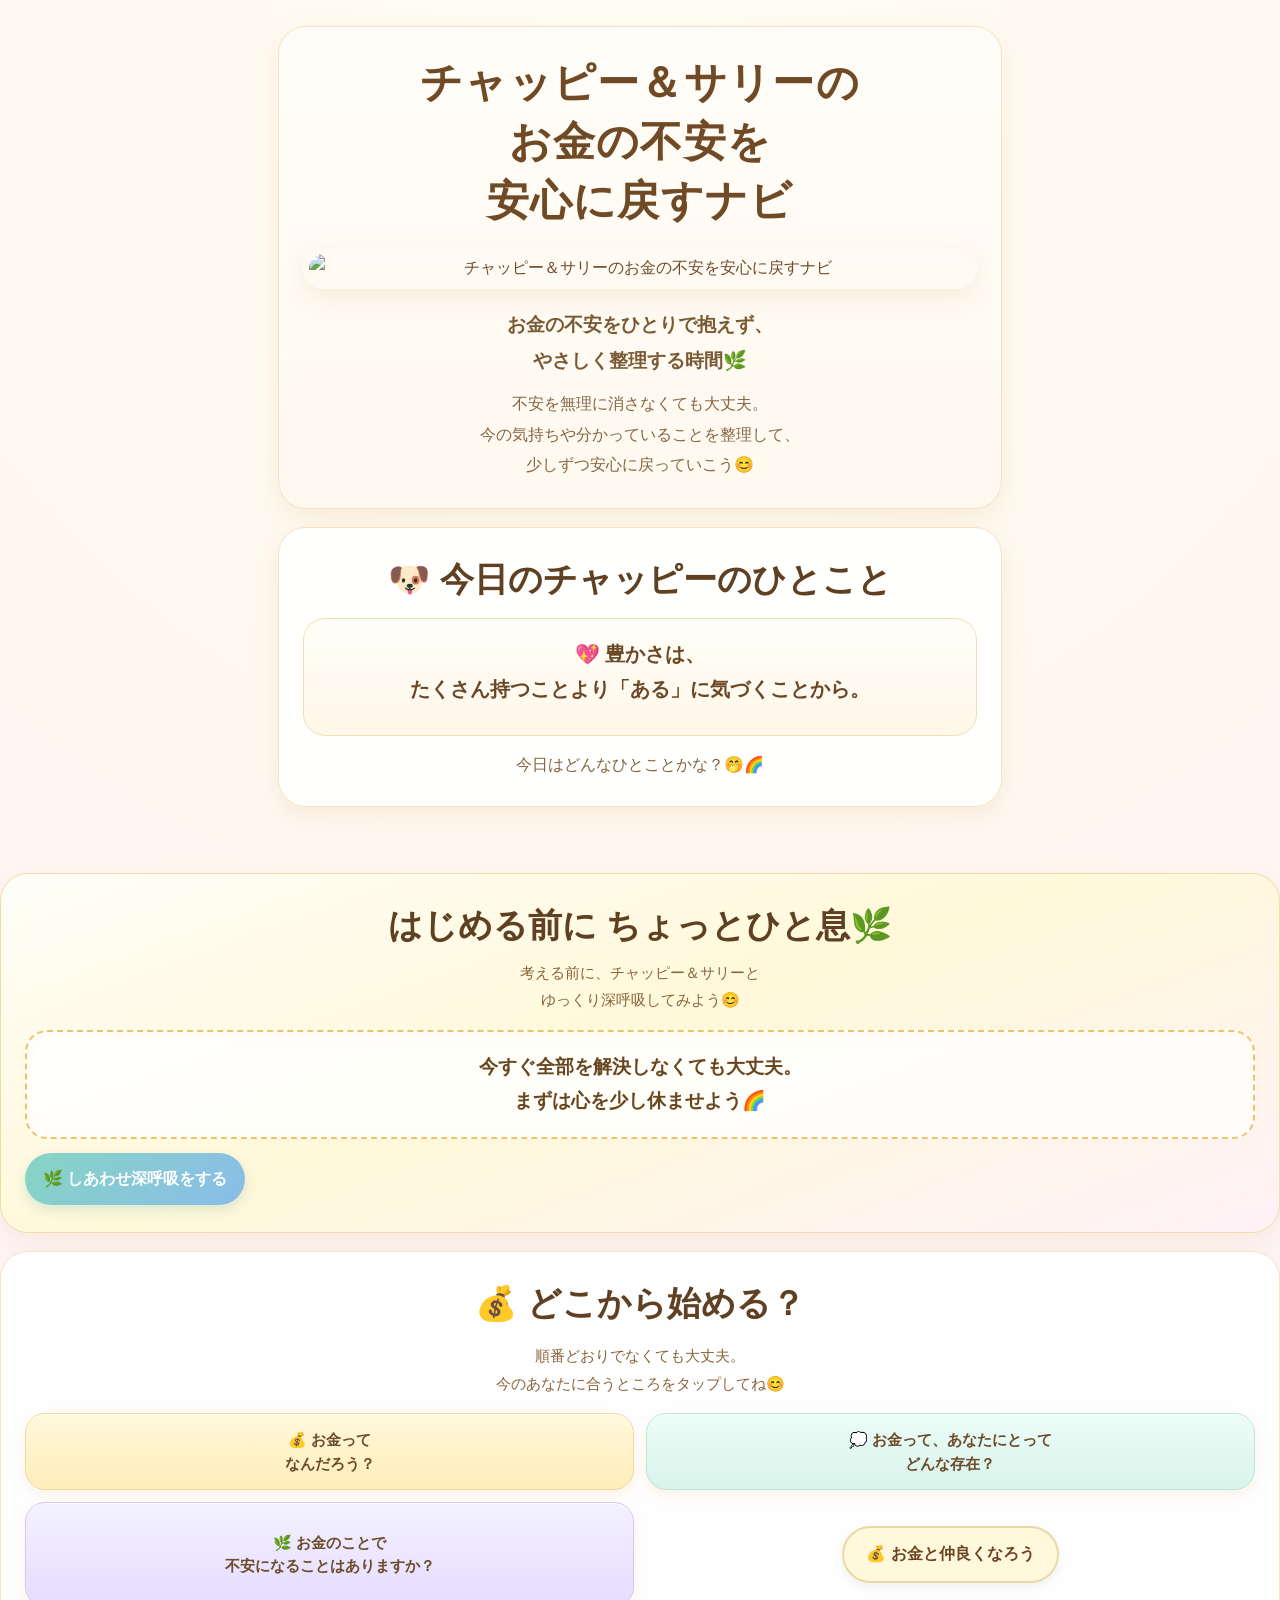
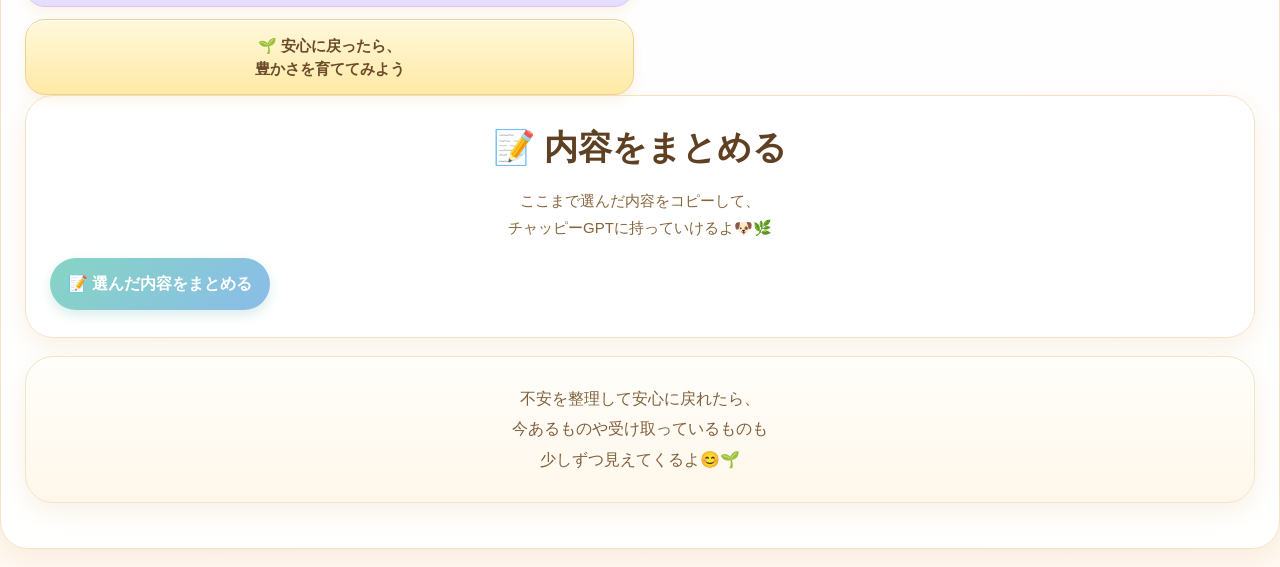
==== commit b3509a26: "Update index.html" ====
--- a/index.html
+++ b/index.html
@@ -20,7 +20,7 @@
   <link rel="stylesheet" href="style.css">
   <link rel="stylesheet" href="home.css">
 
-  <script src="script.js?v=3" defer></script>
+  <script src="script.js" defer></script>
 </head>
 
 <body>
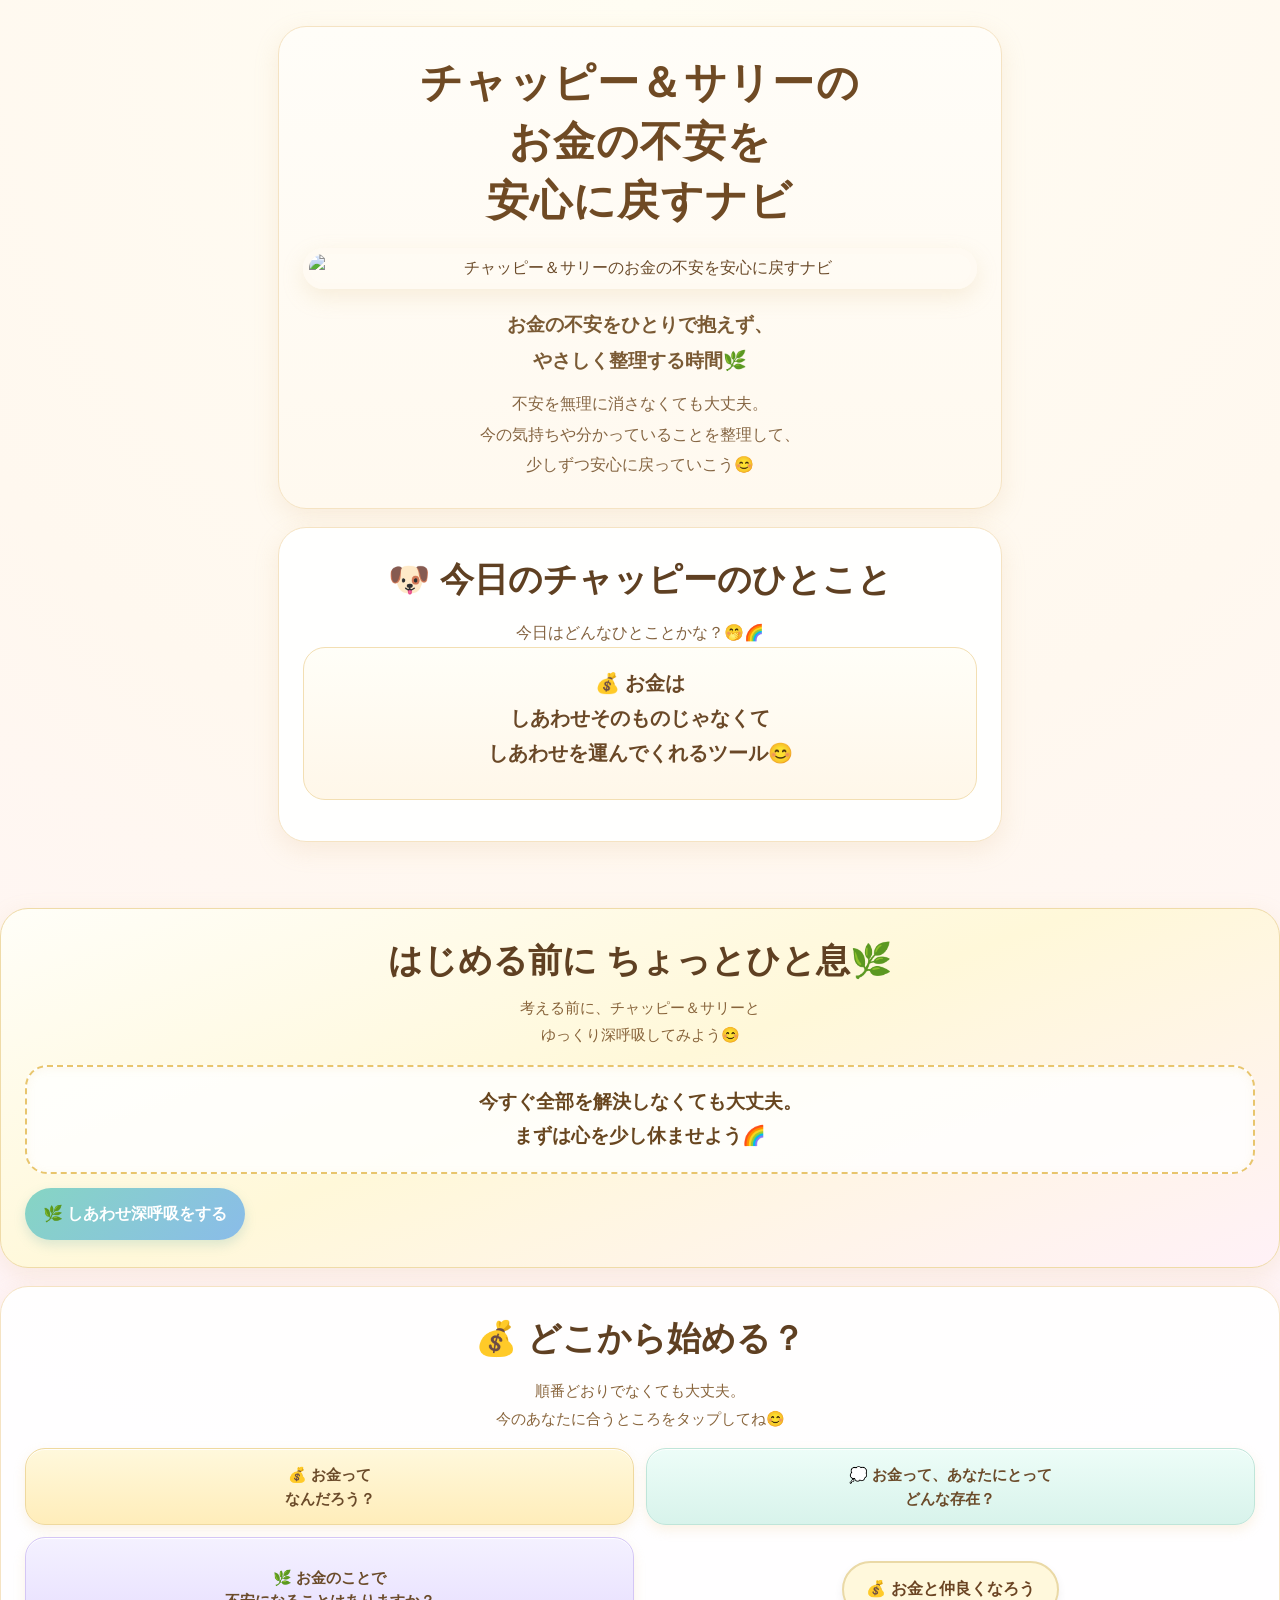
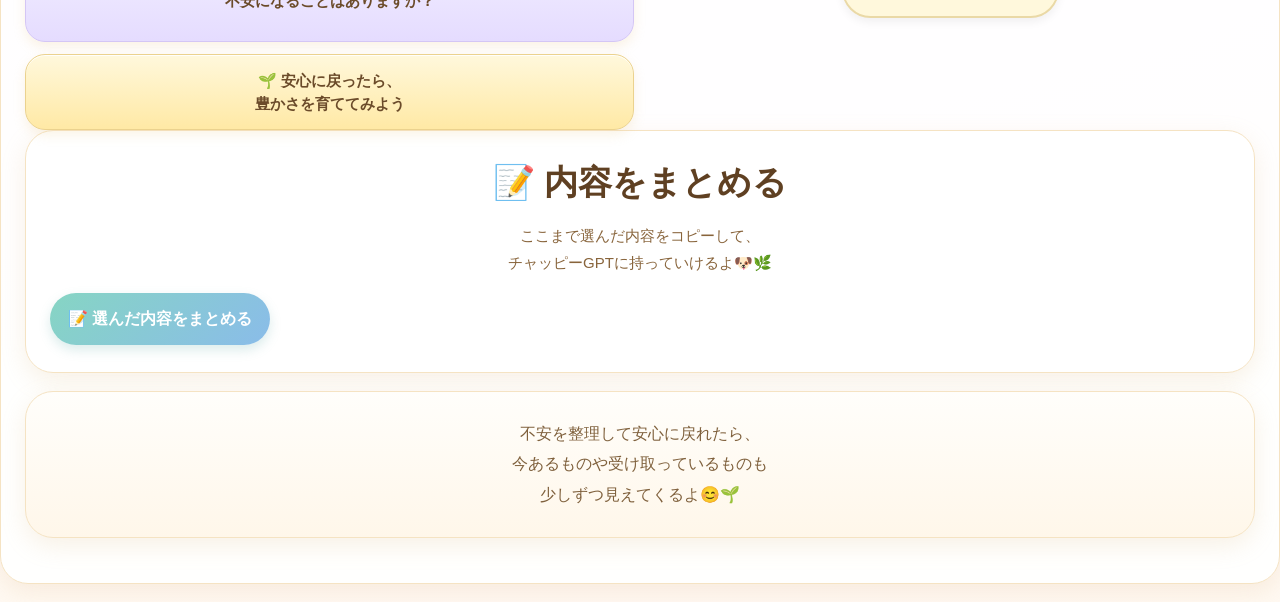
==== commit f87e74b8: "Remove duplicate sub-message paragraph" ====
--- a/index.html
+++ b/index.html
@@ -67,7 +67,10 @@
     🐶 今日のチャッピーのひとこと
   </h2>
 
-
+<p class="sub-message">
+    今日はどんなひとことかな？🤭🌈
+</p>
+  
   <div class="message-box">
 
     <p
@@ -78,10 +81,6 @@
     </p>
 
   </div>
-
-  <p class="sub-message">
-    今日はどんなひとことかな？🤭🌈
-  </p>
 
 </section>
 
